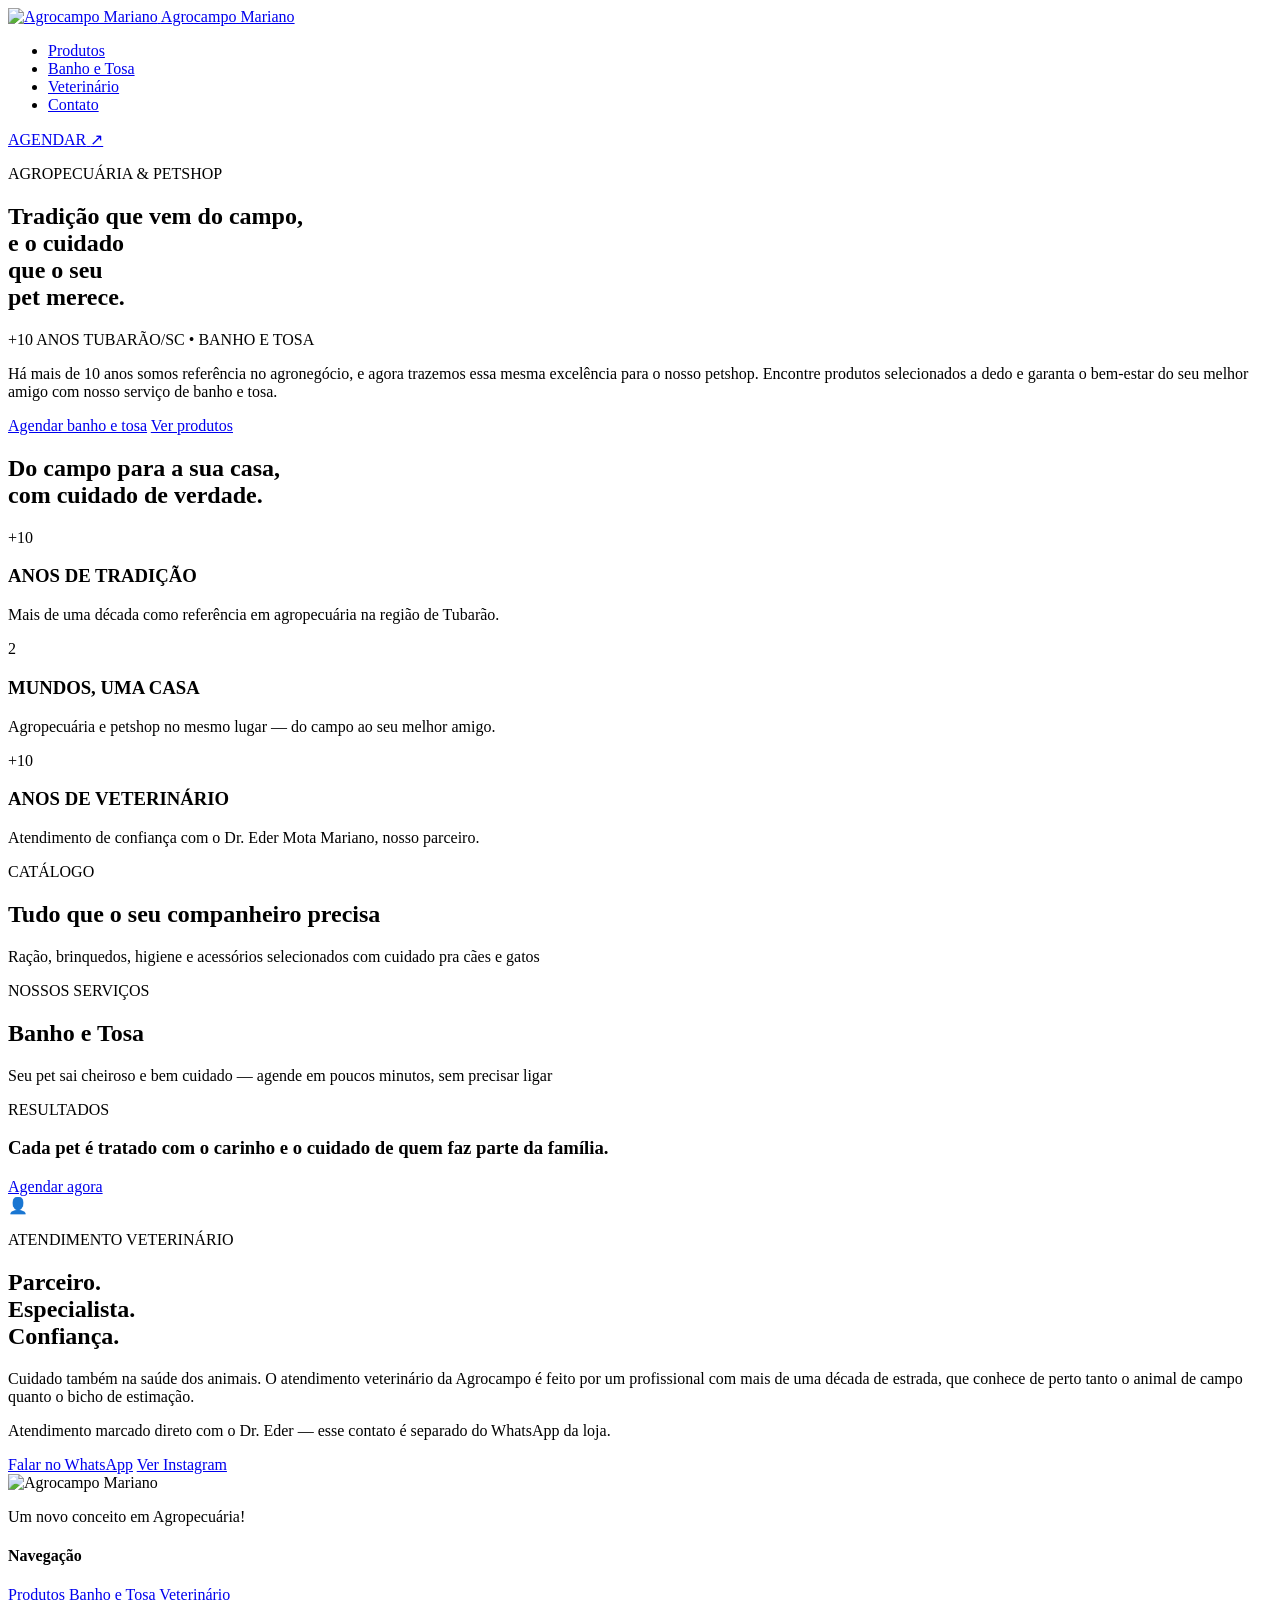
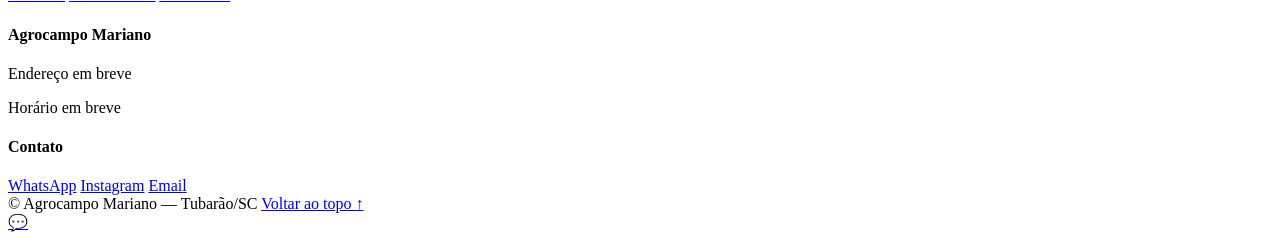
==== index.html @ 797af587 "Add files via upload" ====
<!DOCTYPE html>
<html lang="pt-BR">
<head>
  <meta charset="UTF-8" />
  <meta name="viewport" content="width=device-width, initial-scale=1.0" />
  <title>Agrocampo Mariano — Petshop, Banho e Tosa em Tubarão/SC</title>
  <meta name="description" content="Agrocampo Mariano: mais de 10 anos de agropecuária, também com petshop completo em Tubarão/SC. Produtos selecionados e banho e tosa com agendamento fácil pelo WhatsApp." />
  <link rel="preconnect" href="https://fonts.googleapis.com" />
  <link rel="preconnect" href="https://fonts.gstatic.com" crossorigin />
  <link href="https://fonts.googleapis.com/css2?family=Fraunces:opsz,wght@9..144,400;9..144,600;9..144,700;9..144,900&family=Inter:wght@400;500;600;700&display=swap" rel="stylesheet" />
  <link rel="stylesheet" href="css/style.css" />
  <link rel="stylesheet" href="css/chatbot.css" />
</head>
<body id="topo">

  <!-- ===== NAV FLUTUANTE ===== -->
  <header class="nav-wrap">
    <div class="nav-pill">
      <a href="#topo" class="nav-brand" aria-label="Voltar ao topo">
        <span class="nav-brand__crop">
          <img class="nav-brand__logo" src="assets/logo.png" alt="Agrocampo Mariano" />
        </span>
        <span id="marca-nome" class="sr-only">Agrocampo Mariano</span>
      </a>

      <nav class="nav-links-wrap">
        <ul class="nav-links">
          <li><a href="#produtos">Produtos</a></li>
          <li><a href="#servicos">Banho e Tosa</a></li>
          <li><a href="#veterinario">Veterinário</a></li>
          <li><a href="#contato">Contato</a></li>
        </ul>
      </nav>

      <a href="#" class="nav-cta" data-whatsapp target="_blank" rel="noopener">
        <span>AGENDAR</span>
        <span class="nav-cta__seta" aria-hidden="true">↗</span>
      </a>
    </div>
  </header>

  <!-- ===== HERO CINEMATOGRÁFICO ===== -->
  <section class="hero-cine">
    <div class="hero-cine__fundo"></div>
    <div class="hero-cine__veu"></div>

    <div class="hero-cine__conteudo">
      <p class="eyebrow">AGROPECUÁRIA &amp; PETSHOP</p>

      <h1 id="hero-titulo" class="hero-cine__titulo">
        <span class="destaque-dourado">Tradição</span> que vem do campo,<br />
        e o <span class="destaque-dourado">cuidado</span><br />
        que o seu<br />
        pet merece.
      </h1>

      <div class="hero-cine__selos">
        <span class="selo selo--destaque">+10 ANOS</span>
        <span class="selo">TUBARÃO/SC</span>
        <span class="selo-ponto" aria-hidden="true">•</span>
        <span class="selo">BANHO E TOSA</span>
      </div>

      <p class="hero-cine__lead">
        Há mais de 10 anos somos referência no agronegócio, e agora trazemos essa mesma
        excelência para o nosso petshop. Encontre produtos selecionados a dedo e garanta o
        bem-estar do seu melhor amigo com nosso serviço de banho e tosa.
      </p>

      <div class="hero-cine__acoes">
        <a href="#" class="btn-solido" data-whatsapp target="_blank" rel="noopener">Agendar banho e tosa</a>
        <a href="#produtos" class="btn-vazado">Ver produtos</a>
      </div>
    </div>
  </section>

  <!-- ===== NÚMEROS / TRADIÇÃO ===== -->
  <section class="numeros">
    <div class="container">
      <h2 class="numeros__titulo">
        Do campo para a sua casa,<br />
        com cuidado de verdade.
      </h2>

      <div class="numeros__grid">
        <article class="num-card">
          <div class="num-card__valor" data-contar="10" data-prefixo="+">+10</div>
          <h3 class="num-card__titulo">ANOS DE TRADIÇÃO</h3>
          <p class="num-card__texto">
            Mais de uma década como referência em agropecuária na região de Tubarão.
          </p>
        </article>

        <article class="num-card">
          <div class="num-card__valor" data-contar="2">2</div>
          <h3 class="num-card__titulo">MUNDOS, UMA CASA</h3>
          <p class="num-card__texto">
            Agropecuária e petshop no mesmo lugar — do campo ao seu melhor amigo.
          </p>
        </article>

        <article class="num-card">
          <div class="num-card__valor" data-contar="10" data-prefixo="+">+10</div>
          <h3 class="num-card__titulo">ANOS DE VETERINÁRIO</h3>
          <p class="num-card__texto">
            Atendimento de confiança com o Dr. Eder Mota Mariano, nosso parceiro.
          </p>
        </article>
      </div>
    </div>
  </section>

  <!-- ===== PRODUTOS ===== -->
  <section class="bloco bloco--escuro" id="produtos">
    <div class="container">
      <p class="eyebrow eyebrow--dourado">CATÁLOGO</p>
      <h2 class="bloco__titulo">Tudo que o seu companheiro precisa</h2>
      <p class="bloco__subtitulo">
        Ração, brinquedos, higiene e acessórios selecionados com cuidado pra cães e gatos
      </p>
      <div class="produtos-grid" id="produtos-grid"></div>
    </div>
  </section>

  <!-- ===== BANHO E TOSA ===== -->
  <section class="bloco bloco--creme" id="servicos">
    <div class="container">
      <p class="eyebrow eyebrow--escuro">NOSSOS SERVIÇOS</p>
      <h2 class="bloco__titulo">Banho e Tosa</h2>
      <p class="bloco__subtitulo">
        Seu pet sai cheiroso e bem cuidado — agende em poucos minutos, sem precisar ligar
      </p>
      <div class="servicos-grid" id="servicos-grid"></div>

      <div class="resultados">
        <p class="eyebrow eyebrow--escuro">RESULTADOS</p>
        <h3 class="resultados__titulo">Cada pet é tratado com o carinho e o cuidado de quem faz parte da família.</h3>
        <div class="resultados__rolo" id="resultados-rolo"></div>
      </div>

      <div class="bloco__acao">
        <a href="#" class="btn-solido btn-solido--escuro" data-whatsapp target="_blank" rel="noopener">Agendar agora</a>
      </div>
    </div>
  </section>

  <!-- ===== VETERINÁRIO (SEÇÃO DIVIDIDA) ===== -->
  <section class="dividida" id="veterinario">
    <div class="dividida__escuro">
      <div class="dividida__foto" id="veterinario-foto">👤</div>
    </div>

    <div class="dividida__creme">
      <p class="eyebrow eyebrow--escuro">ATENDIMENTO VETERINÁRIO</p>

      <h2 class="dividida__titulo">
        Parceiro.<br />
        Especialista.<br />
        Confiança.
      </h2>

      <p class="dividida__texto">
        Cuidado também na saúde dos animais. O atendimento veterinário da Agrocampo é feito
        por um profissional com mais de uma década de estrada, que conhece de perto tanto o
        animal de campo quanto o bicho de estimação.
      </p>

      <div class="dividida__pessoa">
        <span class="dividida__nome" id="veterinario-nome"></span>
        <span class="dividida__cargo" id="veterinario-cargo"></span>
        <span class="dividida__exp" id="veterinario-experiencia"></span>
      </div>

      <p class="dividida__aviso">
        Atendimento marcado direto com o Dr. Eder — esse contato é separado do WhatsApp da loja.
      </p>

      <div class="dividida__contatos">
        <a id="veterinario-whatsapp" class="btn-solido btn-solido--escuro" href="#" target="_blank" rel="noopener">Falar no WhatsApp</a>
        <a id="veterinario-instagram" class="btn-vazado btn-vazado--escuro" href="#" target="_blank" rel="noopener">Ver Instagram</a>
      </div>
    </div>
  </section>

  <!-- ===== RODAPÉ ===== -->
  <footer class="rodape" id="contato">
    <div class="rodape__vidro">
    <div class="container rodape__grid">
      <div class="rodape__marca">
        <img class="rodape__logo" src="assets/logo.png" alt="Agrocampo Mariano" />
        <p class="rodape__tagline">Um novo conceito em Agropecuária!</p>
      </div>

      <div class="rodape__col">
        <h4 class="rodape__col-titulo">Navegação</h4>
        <a href="#produtos">Produtos</a>
        <a href="#servicos">Banho e Tosa</a>
        <a href="#veterinario">Veterinário</a>
      </div>

      <div class="rodape__col">
        <h4 class="rodape__col-titulo" id="footer-nome">Agrocampo Mariano</h4>
        <p id="footer-endereco">Endereço em breve</p>
        <p id="footer-horario">Horário em breve</p>
      </div>

      <div class="rodape__col">
        <h4 class="rodape__col-titulo">Contato</h4>
        <a id="footer-whatsapp" href="#" target="_blank" rel="noopener">WhatsApp</a>
        <a id="footer-instagram" href="#" target="_blank" rel="noopener">Instagram</a>
        <a id="footer-email" href="#">Email</a>
      </div>
    </div>

    <div class="container rodape__base">
      <span>© Agrocampo Mariano — Tubarão/SC</span>
      <a href="#topo" class="rodape__topo">Voltar ao topo ↑</a>
    </div>
    </div>
  </footer>

  <a id="whatsapp-flutuante" class="whatsapp-flutuante" href="#" target="_blank" rel="noopener" aria-label="Falar no WhatsApp">
    💬
  </a>

  <script src="js/dados.js"></script>
  <script src="js/store.js"></script>
  <script src="js/main.js"></script>
  <script src="js/chatbot.js"></script>
</body>
</html>
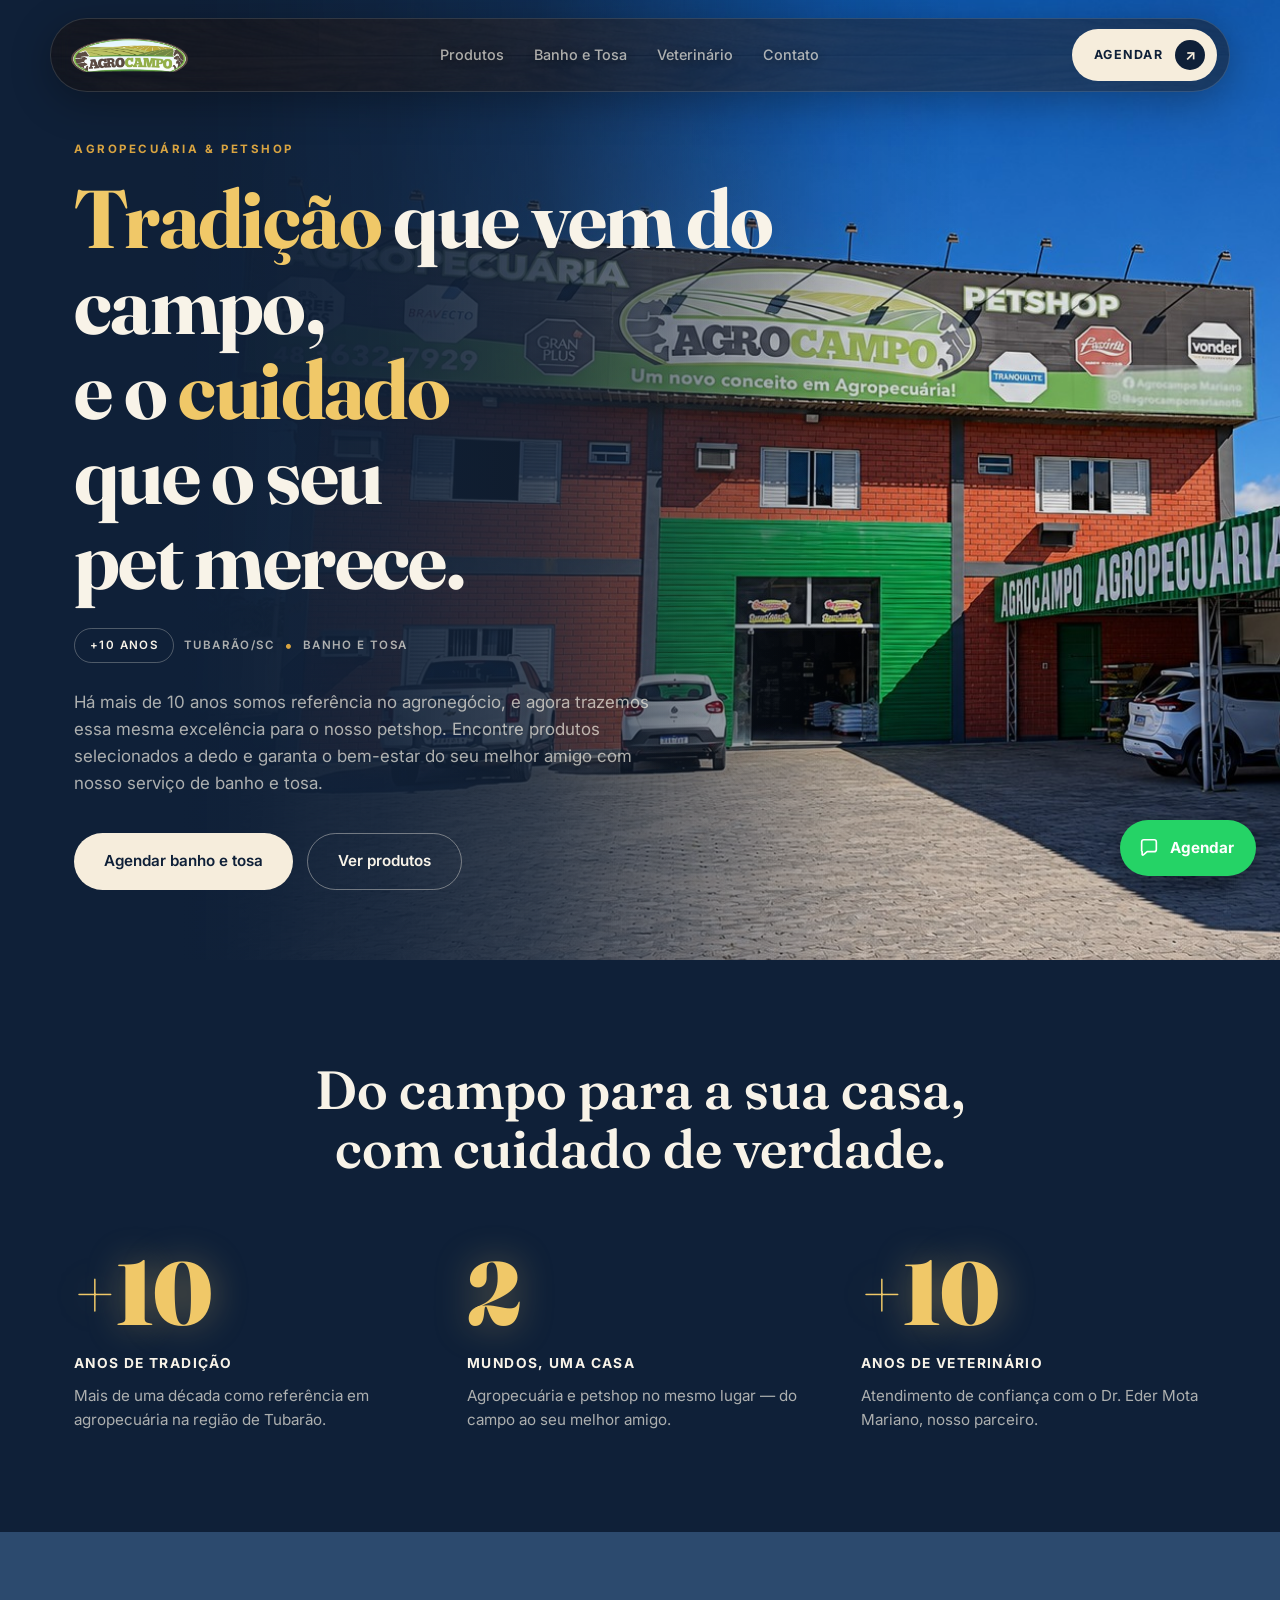
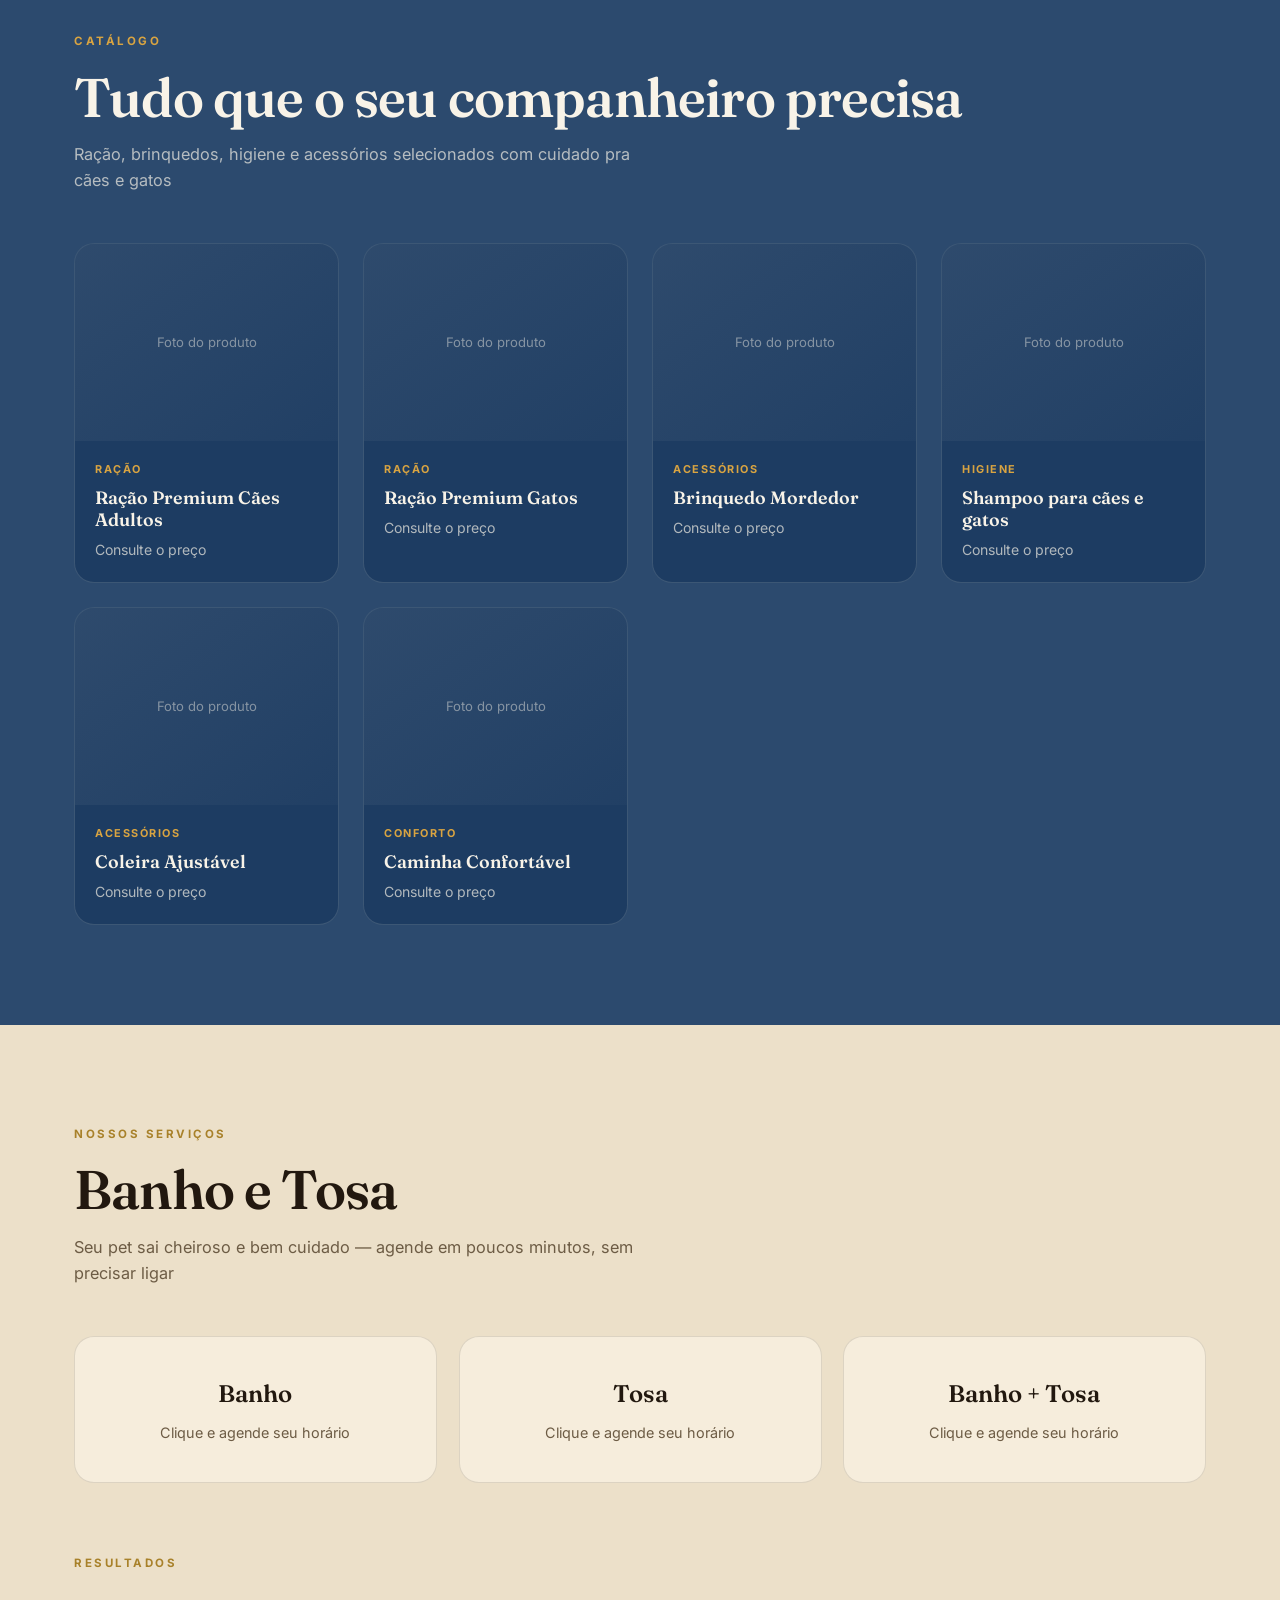
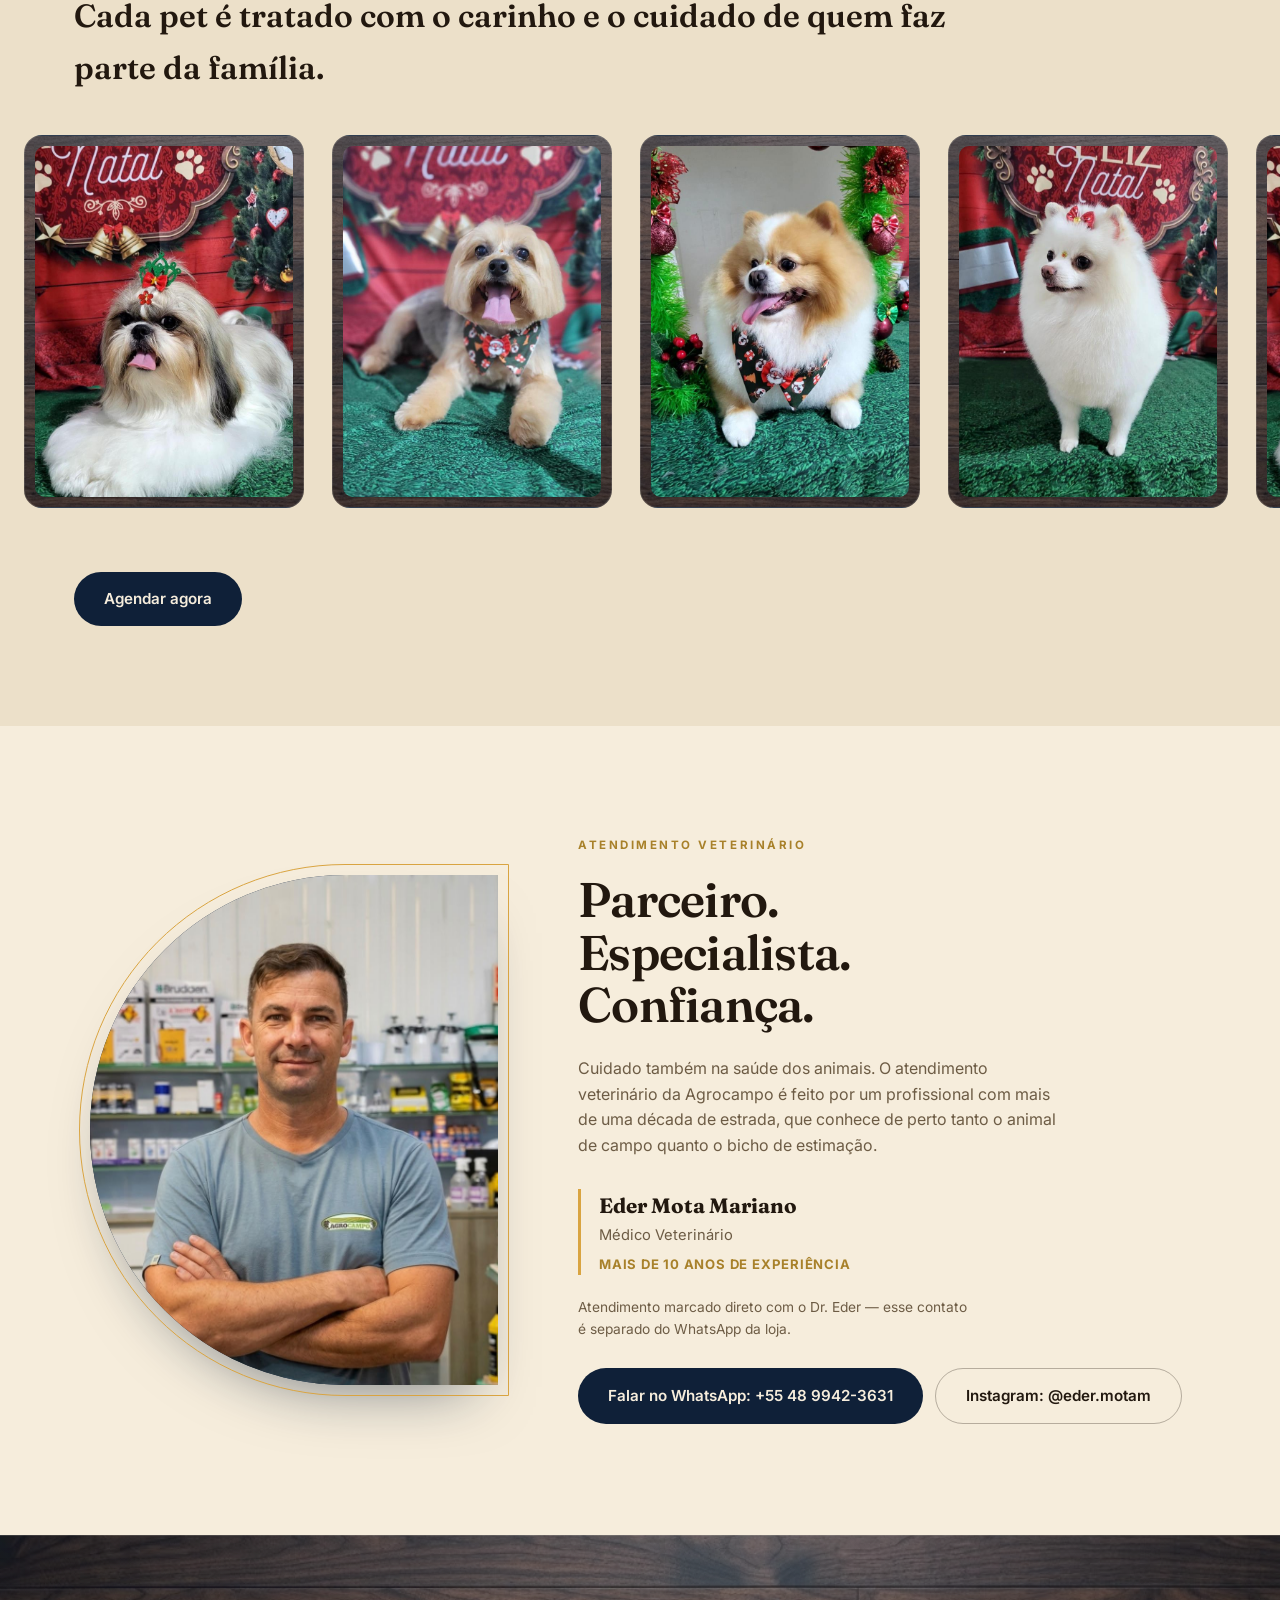
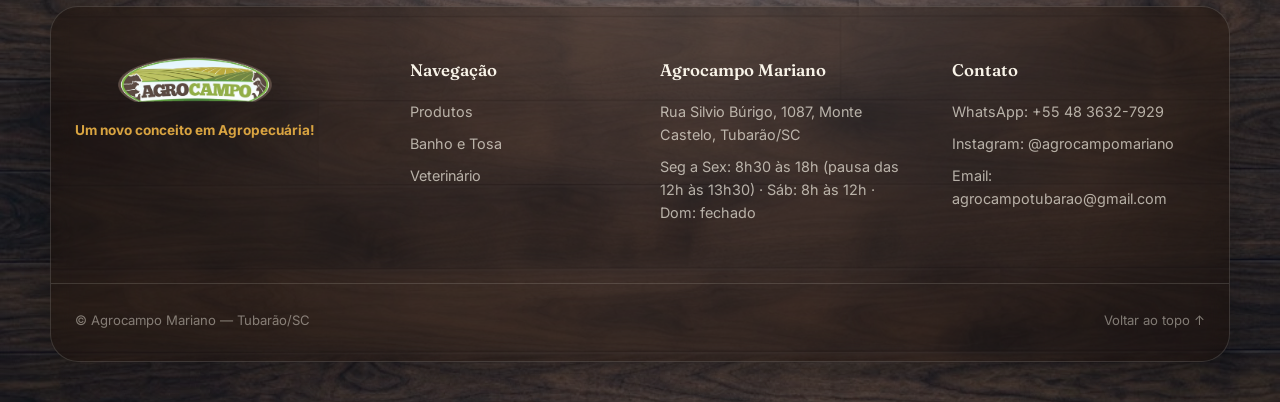
==== commit 2c15d541: "Add files via upload" ====
--- a/index.html
+++ b/index.html
@@ -4,7 +4,52 @@
   <meta charset="UTF-8" />
   <meta name="viewport" content="width=device-width, initial-scale=1.0" />
   <title>Agrocampo Mariano — Petshop, Banho e Tosa em Tubarão/SC</title>
-  <meta name="description" content="Agrocampo Mariano: mais de 10 anos de agropecuária, também com petshop completo em Tubarão/SC. Produtos selecionados e banho e tosa com agendamento fácil pelo WhatsApp." />
+  <meta name="description" content="Petshop e agropecuária em Tubarão/SC: banho e tosa com agendamento pelo WhatsApp, rações, medicamentos, acessórios e veterinário. Agrocampo Mariano, mais de 10 anos de tradição." />
+  <meta name="robots" content="index, follow, max-image-preview:large" />
+  <link rel="canonical" href="https://agrocampomariano.github.io/" />
+  <meta name="theme-color" content="#0f2038" />
+  <link rel="icon" href="assets/logo.png" />
+
+  <!-- Prévia ao compartilhar (WhatsApp, Instagram, Facebook) -->
+  <meta property="og:type" content="website" />
+  <meta property="og:locale" content="pt_BR" />
+  <meta property="og:site_name" content="Agrocampo Mariano" />
+  <meta property="og:title" content="Agrocampo Mariano — Petshop, Banho e Tosa em Tubarão/SC" />
+  <meta property="og:description" content="Banho e tosa com agendamento pelo WhatsApp, rações, medicamentos, acessórios e veterinário em Tubarão/SC." />
+  <meta property="og:url" content="https://agrocampomariano.github.io/" />
+  <meta property="og:image" content="https://agrocampomariano.github.io/assets/fachada.jpg" />
+  <meta property="og:image:alt" content="Fachada da Agrocampo Mariano, agropecuária e petshop em Tubarão/SC" />
+  <meta name="twitter:card" content="summary_large_image" />
+
+  <!-- Dados estruturados: ajuda o Google a entender a loja nas buscas locais -->
+  <script type="application/ld+json">
+  {
+    "@context": "https://schema.org",
+    "@type": ["PetStore", "LocalBusiness"],
+    "name": "Agrocampo Mariano",
+    "description": "Agropecuária e petshop em Tubarão/SC: banho e tosa, rações, medicamentos, acessórios e atendimento veterinário.",
+    "url": "https://agrocampomariano.github.io/",
+    "image": "https://agrocampomariano.github.io/assets/fachada.jpg",
+    "logo": "https://agrocampomariano.github.io/assets/logo.png",
+    "telephone": "+55 48 3632-7929",
+    "email": "agrocampotubarao@gmail.com",
+    "address": {
+      "@type": "PostalAddress",
+      "streetAddress": "Rua Silvio Búrigo, 1087, Monte Castelo",
+      "addressLocality": "Tubarão",
+      "addressRegion": "SC",
+      "addressCountry": "BR"
+    },
+    "openingHoursSpecification": [
+      { "@type": "OpeningHoursSpecification", "dayOfWeek": ["Monday", "Tuesday", "Wednesday", "Thursday", "Friday"], "opens": "08:30", "closes": "12:00" },
+      { "@type": "OpeningHoursSpecification", "dayOfWeek": ["Monday", "Tuesday", "Wednesday", "Thursday", "Friday"], "opens": "13:30", "closes": "18:00" },
+      { "@type": "OpeningHoursSpecification", "dayOfWeek": "Saturday", "opens": "08:00", "closes": "12:00" }
+    ],
+    "sameAs": ["https://www.instagram.com/agrocampomariano/"],
+    "areaServed": "Tubarão, SC",
+    "knowsAbout": ["banho e tosa", "petshop", "ração para cães e gatos", "agropecuária", "veterinário"]
+  }
+  </script>
   <link rel="preconnect" href="https://fonts.googleapis.com" />
   <link rel="preconnect" href="https://fonts.gstatic.com" crossorigin />
   <link href="https://fonts.googleapis.com/css2?family=Fraunces:opsz,wght@9..144,400;9..144,600;9..144,700;9..144,900&family=Inter:wght@400;500;600;700&display=swap" rel="stylesheet" />
--- a/css/style.css
+++ b/css/style.css
@@ -0,0 +1,1080 @@
+/* =========================================================
+   AGROCAMPO MARIANO — sistema visual
+   Paleta: azul-marinho profundo + creme + dourado da logo.
+   Fontes: Fraunces (títulos) + Inter (texto).
+   ========================================================= */
+
+:root {
+  --marinho: #0f2038;
+  --marinho-2: #16304f;
+  --marinho-3: #1d3c62;
+  --creme: #f6eddc;
+  --creme-2: #ece0c9;
+  --dourado: #d9a441;
+  --dourado-claro: #f0c868;
+  --verde: #6b8e3e; /* verde da logo, usado como apoio */
+  --tinta: #22180f; /* texto sobre creme */
+  --papel: #f8f3e8; /* texto sobre marinho */
+  --suave-escuro: rgba(248, 243, 232, 0.68);
+  --suave-claro: #6d5c45;
+  --borda-escura: rgba(248, 243, 232, 0.14);
+  --borda-clara: rgba(34, 24, 15, 0.12);
+
+  --fonte-titulo: "Fraunces", Georgia, serif;
+  --fonte-corpo: "Inter", "Segoe UI", system-ui, sans-serif;
+}
+
+* {
+  box-sizing: border-box;
+  margin: 0;
+  padding: 0;
+}
+
+html {
+  scroll-behavior: smooth;
+}
+
+body {
+  font-family: var(--fonte-corpo);
+  background: var(--marinho);
+  color: var(--papel);
+  line-height: 1.6;
+  overflow-x: hidden;
+}
+
+img {
+  max-width: 100%;
+  display: block;
+}
+
+a {
+  color: inherit;
+}
+
+.container {
+  max-width: 1180px;
+  margin: 0 auto;
+  padding: 0 24px;
+}
+
+.sr-only {
+  position: absolute;
+  width: 1px;
+  height: 1px;
+  padding: 0;
+  margin: -1px;
+  overflow: hidden;
+  clip: rect(0, 0, 0, 0);
+  white-space: nowrap;
+  border: 0;
+}
+
+/* ===== Elementos de texto recorrentes ===== */
+
+.eyebrow {
+  font-size: 0.72rem;
+  font-weight: 700;
+  letter-spacing: 0.22em;
+  text-transform: uppercase;
+  color: var(--dourado);
+  margin-bottom: 18px;
+}
+
+.eyebrow--dourado {
+  color: var(--dourado);
+}
+
+.eyebrow--escuro {
+  color: #a8812a;
+}
+
+/* ===== Botões ===== */
+
+.btn-solido,
+.btn-vazado {
+  display: inline-flex;
+  align-items: center;
+  justify-content: center;
+  gap: 10px;
+  padding: 15px 30px;
+  border: none;
+  border-radius: 999px;
+  font-family: var(--fonte-corpo);
+  font-size: 0.95rem;
+  font-weight: 600;
+  text-decoration: none;
+  cursor: pointer;
+  transition: transform 0.15s ease, background 0.15s ease, color 0.15s ease;
+}
+
+.btn-solido {
+  background: var(--creme);
+  color: var(--marinho);
+}
+
+.btn-solido:hover {
+  background: #fff;
+  transform: translateY(-2px);
+}
+
+.btn-solido--escuro {
+  background: var(--marinho);
+  color: var(--creme);
+}
+
+.btn-solido--escuro:hover {
+  background: var(--marinho-2);
+}
+
+.btn-solido--bloco {
+  width: 100%;
+  background: var(--dourado);
+  color: var(--marinho);
+  font-size: 1rem;
+  padding: 17px 30px;
+}
+
+.btn-solido--bloco:hover {
+  background: var(--dourado-claro);
+}
+
+.btn-vazado {
+  background: transparent;
+  color: var(--papel);
+  border: 1.5px solid rgba(248, 243, 232, 0.4);
+}
+
+.btn-vazado:hover {
+  border-color: var(--papel);
+  transform: translateY(-2px);
+}
+
+.btn-vazado--escuro {
+  color: var(--tinta);
+  border-color: rgba(34, 24, 15, 0.3);
+}
+
+.btn-vazado--escuro:hover {
+  border-color: var(--tinta);
+  background: rgba(34, 24, 15, 0.05);
+}
+
+/* =========================================================
+   NAV FLUTUANTE
+   ========================================================= */
+
+.nav-wrap {
+  position: fixed;
+  top: 18px;
+  left: 0;
+  right: 0;
+  z-index: 50;
+  padding: 0 24px;
+  display: flex;
+  justify-content: center;
+}
+
+.nav-pill {
+  width: 100%;
+  max-width: 1180px;
+  display: flex;
+  align-items: center;
+  justify-content: space-between;
+  gap: 20px;
+  padding: 10px 12px 10px 20px;
+  border-radius: 999px;
+  /* vidro fosco: fundo 60% transparente + desfoque de 10px */
+  position: relative;
+  isolation: isolate;
+  background: rgba(20, 12, 6, 0.4);
+  border: 1px solid rgba(248, 243, 232, 0.14);
+  backdrop-filter: blur(10px);
+  -webkit-backdrop-filter: blur(10px);
+  box-shadow: 0 10px 40px rgba(0, 0, 0, 0.3);
+}
+
+/* textura de madeira bem sutil (10%) por baixo do vidro */
+.nav-pill::before {
+  content: "";
+  position: absolute;
+  inset: 0;
+  z-index: -1;
+  border-radius: inherit;
+  background: url("../assets/madeira.jpg") center / cover no-repeat;
+  opacity: 0.1;
+  pointer-events: none;
+}
+
+.nav-links a {
+  text-shadow: 0 1px 8px rgba(0, 0, 0, 0.45);
+}
+
+.nav-brand {
+  display: flex;
+  align-items: center;
+  text-decoration: none;
+  flex-shrink: 0;
+}
+
+/* A logo.png já vem recortada rente ao desenho (sem margem transparente). */
+.nav-brand__crop {
+  display: flex;
+  align-items: center;
+  height: 44px;
+}
+
+.nav-brand__logo {
+  height: 34px;
+  width: auto;
+  display: block;
+}
+
+.nav-links-wrap {
+  flex: 1;
+  display: flex;
+  justify-content: center;
+}
+
+.nav-links {
+  display: flex;
+  align-items: center;
+  gap: 30px;
+  list-style: none;
+}
+
+.nav-links a {
+  font-size: 0.9rem;
+  font-weight: 500;
+  color: var(--suave-escuro);
+  text-decoration: none;
+  padding-bottom: 3px;
+  border-bottom: 1.5px solid transparent;
+  transition: color 0.15s ease, border-color 0.15s ease;
+}
+
+.nav-links a:hover {
+  color: var(--papel);
+  border-bottom-color: var(--dourado);
+}
+
+.nav-cta {
+  display: inline-flex;
+  align-items: center;
+  gap: 12px;
+  background: var(--creme); /* igual ao botão "Agendar banho e tosa" do topo */
+  color: var(--marinho);
+  padding: 11px 12px 11px 22px;
+  border-radius: 999px;
+  font-size: 0.78rem;
+  font-weight: 700;
+  letter-spacing: 0.1em;
+  text-decoration: none;
+  flex-shrink: 0;
+  transition: background 0.15s ease;
+}
+
+.nav-cta:hover {
+  background: #fff;
+}
+
+.nav-cta__seta {
+  display: flex;
+  align-items: center;
+  justify-content: center;
+  width: 30px;
+  height: 30px;
+  border-radius: 50%;
+  background: var(--marinho);
+  color: var(--creme);
+  font-size: 0.9rem;
+  letter-spacing: 0;
+}
+
+/* =========================================================
+   HERO
+   ========================================================= */
+
+.hero-cine {
+  position: relative;
+  min-height: 74vh;
+  display: flex;
+  align-items: center;
+  padding: 140px 24px 70px;
+  overflow: hidden;
+  background: var(--marinho); /* preenche os 20% da esquerda, onde a foto não entra */
+}
+
+/* Foto da fachada fica atrás do texto, mas deslocada pra direita: começa em
+   ~12% da largura (a borda some suave no azul) e o véu escurece só o
+   necessário pra leitura do texto. */
+.hero-cine__fundo {
+  position: absolute;
+  top: 0;
+  bottom: 0;
+  right: 0;
+  left: 12%;
+  background-image: url("../assets/fachada-hd.jpg");
+  background-size: cover;
+  background-position: 0% 55%;
+  filter: brightness(0.9); /* foto 10% mais apagada */
+  -webkit-mask-image: linear-gradient(90deg, transparent 0%, #000 14%);
+  mask-image: linear-gradient(90deg, transparent 0%, #000 14%);
+}
+
+.hero-cine__veu {
+  position: absolute;
+  inset: 0;
+  background: linear-gradient(
+      90deg,
+      rgba(15, 32, 56, 1) 0%,
+      rgba(15, 32, 56, 1) 14%,
+      rgba(15, 32, 56, 0.92) 30%,
+      rgba(15, 32, 56, 0.78) 42%,
+      rgba(15, 32, 56, 0.42) 55%,
+      rgba(15, 32, 56, 0.1) 66%,
+      rgba(15, 32, 56, 0) 75%
+    ),
+    radial-gradient(
+      circle at 15% 50%,
+      rgba(217, 164, 65, 0.16) 0%,
+      transparent 55%
+    );
+}
+
+/* No celular o texto ocupa a largura toda: a foto volta pro fundo inteiro,
+   escurecida pelo véu. */
+@media (max-width: 760px) {
+  .hero-cine__fundo {
+    left: 0;
+    background-position: 35% 50%;
+    -webkit-mask-image: none;
+    mask-image: none;
+  }
+
+  .hero-cine__veu {
+    background: linear-gradient(
+      180deg,
+      rgba(15, 32, 56, 0.82) 0%,
+      rgba(15, 32, 56, 0.9) 60%,
+      rgba(15, 32, 56, 0.97) 100%
+    );
+  }
+}
+
+.hero-cine__conteudo {
+  position: relative;
+  z-index: 1;
+  width: 100%;
+  max-width: 1180px;
+  margin: 0;
+  padding-left: clamp(0px, calc((100vw - 1180px) / 2), 200px);
+}
+
+.hero-cine__titulo {
+  font-family: var(--fonte-titulo);
+  font-size: clamp(2.6rem, 6.4vw, 5.4rem);
+  font-weight: 700;
+  line-height: 1.04;
+  letter-spacing: -0.02em;
+  color: var(--papel);
+  max-width: 17ch;
+  margin-bottom: 26px;
+}
+
+.destaque-dourado {
+  color: var(--dourado-claro);
+}
+
+.hero-cine__selos {
+  display: flex;
+  align-items: center;
+  flex-wrap: wrap;
+  gap: 10px;
+  margin-bottom: 26px;
+}
+
+.selo {
+  font-size: 0.72rem;
+  font-weight: 600;
+  letter-spacing: 0.12em;
+  color: var(--suave-escuro);
+}
+
+.selo--destaque {
+  padding: 7px 15px;
+  border: 1px solid rgba(248, 243, 232, 0.28);
+  border-radius: 999px;
+  color: var(--papel);
+}
+
+.selo-ponto {
+  color: var(--dourado);
+}
+
+.hero-cine__lead {
+  font-size: 1.06rem;
+  color: var(--suave-escuro);
+  max-width: 54ch;
+  margin-bottom: 36px;
+}
+
+.hero-cine__acoes {
+  display: flex;
+  flex-wrap: wrap;
+  gap: 14px;
+}
+
+/* =========================================================
+   NÚMEROS
+   ========================================================= */
+
+/* Escada de cores: cada seção um degrau mais clara que a anterior
+   Números (azul escuro) → Produtos (azul mais claro) → Banho e Tosa (bege)
+   → Veterinário (creme, o tom mais claro). */
+.numeros {
+  background: var(--marinho);
+  padding: 100px 0;
+}
+
+.numeros__titulo {
+  font-family: var(--fonte-titulo);
+  font-size: clamp(2rem, 4.2vw, 3.4rem);
+  font-weight: 600;
+  line-height: 1.1;
+  text-align: center;
+  color: var(--papel);
+  margin-bottom: 70px;
+}
+
+.numeros__grid {
+  display: grid;
+  grid-template-columns: repeat(auto-fit, minmax(260px, 1fr));
+  gap: 48px;
+}
+
+.num-card__valor {
+  font-family: var(--fonte-titulo);
+  font-size: clamp(3.6rem, 7vw, 5.6rem);
+  font-weight: 900;
+  line-height: 1;
+  color: var(--dourado-claro);
+  text-shadow: 0 0 36px rgba(240, 200, 104, 0.35);
+  margin-bottom: 14px;
+  font-variant-numeric: tabular-nums; /* número não "pula" de largura na contagem */
+}
+
+.num-card__titulo {
+  font-size: 0.86rem;
+  font-weight: 700;
+  letter-spacing: 0.1em;
+  color: var(--papel);
+  margin-bottom: 10px;
+}
+
+.num-card__texto {
+  font-size: 0.95rem;
+  color: var(--suave-escuro);
+  max-width: 34ch;
+}
+
+/* =========================================================
+   BLOCOS DE SEÇÃO
+   ========================================================= */
+
+.bloco {
+  padding: 100px 0;
+}
+
+.bloco--escuro {
+  background: var(--marinho-2);
+}
+
+/* Produtos: azul um degrau mais claro que os Números */
+#produtos {
+  background: #2c4a6e;
+}
+
+/* Banho e Tosa: bege, um degrau antes do creme do Veterinário */
+.bloco--creme {
+  background: var(--creme-2);
+  color: var(--tinta);
+}
+
+.bloco__titulo {
+  font-family: var(--fonte-titulo);
+  font-size: clamp(2rem, 4.4vw, 3.4rem);
+  font-weight: 600;
+  line-height: 1.08;
+  letter-spacing: -0.015em;
+  margin-bottom: 14px;
+}
+
+.bloco--escuro .bloco__titulo {
+  color: var(--papel);
+}
+
+.bloco--creme .bloco__titulo {
+  color: var(--tinta);
+}
+
+.bloco__subtitulo {
+  font-size: 1.02rem;
+  max-width: 56ch;
+  margin-bottom: 50px;
+}
+
+.bloco--escuro .bloco__subtitulo {
+  color: var(--suave-escuro);
+}
+
+.bloco--creme .bloco__subtitulo {
+  color: var(--suave-claro);
+}
+
+.bloco__acao {
+  margin-top: 44px;
+}
+
+/* ===== Cards de produto (gerados pelo main.js) ===== */
+
+.produtos-grid {
+  display: grid;
+  grid-template-columns: repeat(auto-fit, minmax(235px, 1fr));
+  gap: 24px;
+}
+
+.produto-card {
+  position: relative;
+  border-radius: 20px;
+  overflow: hidden;
+  background: var(--marinho-3);
+  border: 1px solid var(--borda-escura);
+  transition: transform 0.2s ease, border-color 0.2s ease;
+}
+
+.produto-card:hover {
+  transform: translateY(-5px);
+  border-color: rgba(217, 164, 65, 0.5);
+}
+
+.produto-card__imagem {
+  width: 100%;
+  aspect-ratio: 4 / 3;
+  display: flex;
+  align-items: center;
+  justify-content: center;
+  background: linear-gradient(145deg, rgba(248, 243, 232, 0.08), rgba(248, 243, 232, 0.02));
+  color: rgba(248, 243, 232, 0.45);
+  font-size: 0.82rem;
+}
+
+.produto-card__corpo {
+  padding: 20px;
+}
+
+.produto-card__categoria {
+  font-size: 0.68rem;
+  font-weight: 700;
+  letter-spacing: 0.14em;
+  text-transform: uppercase;
+  color: var(--dourado);
+  margin-bottom: 8px;
+}
+
+.produto-card__nome {
+  font-family: var(--fonte-titulo);
+  font-size: 1.12rem;
+  font-weight: 600;
+  color: var(--papel);
+  line-height: 1.25;
+  margin-bottom: 8px;
+}
+
+.produto-card__preco {
+  font-size: 0.88rem;
+  color: var(--suave-escuro);
+}
+
+/* ===== Cards de serviço (gerados pelo main.js) ===== */
+
+.servicos-grid {
+  display: grid;
+  grid-template-columns: repeat(auto-fit, minmax(230px, 1fr));
+  gap: 22px;
+}
+
+.servico-card {
+  display: block;
+  color: inherit;
+  text-decoration: none;
+  cursor: pointer;
+  background: var(--creme); /* mais claro que o fundo bege da seção, pra destacar */
+  border: 1px solid var(--borda-clara);
+  border-radius: 20px;
+  padding: 38px 28px;
+  text-align: center;
+  transition: transform 0.2s ease, box-shadow 0.2s ease;
+}
+
+.servico-card:hover {
+  transform: translateY(-5px);
+  box-shadow: 0 16px 40px rgba(34, 24, 15, 0.1);
+}
+
+.servico-card h3 {
+  font-family: var(--fonte-titulo);
+  font-size: 1.5rem;
+  font-weight: 600;
+  color: var(--tinta);
+  margin-bottom: 8px;
+}
+
+.servico-card p {
+  font-size: 0.9rem;
+  color: var(--suave-claro);
+}
+
+/* ===== Rolo de resultados (banho e tosa) ===== */
+
+.resultados {
+  margin-top: 70px;
+}
+
+.resultados__titulo {
+  font-family: var(--fonte-titulo);
+  font-size: clamp(1.4rem, 2.6vw, 2rem);
+  font-weight: 600;
+  color: var(--tinta);
+  max-width: 42ch;
+  margin-bottom: 32px;
+}
+
+.resultados__rolo {
+  display: flex;
+  gap: 28px;
+  overflow-x: auto;
+  padding: 10px 24px 20px;
+  scrollbar-width: none; /* Firefox */
+  -ms-overflow-style: none; /* Edge legado */
+
+  /* full-bleed: escapa do .container (max-width) e vai de ponta a ponta da tela */
+  width: 100vw;
+  position: relative;
+  left: 50%;
+  right: 50%;
+  margin-left: -50vw;
+  margin-right: -50vw;
+}
+
+.resultados__rolo::-webkit-scrollbar {
+  display: none; /* Chrome, Edge, Safari */
+}
+
+.resultado-card {
+  flex: 0 0 280px;
+}
+
+.resultado-card__foto {
+  width: 100%;
+  aspect-ratio: 3 / 4;
+  border-radius: 18px;
+  overflow: hidden;
+  /* moldura amadeirada com o mesmo véu azul 40% do rodapé (madeira a 60%) */
+  background:
+    linear-gradient(rgba(15, 32, 56, 0.4), rgba(15, 32, 56, 0.4)),
+    url("../assets/madeira.jpg") center / cover no-repeat,
+    var(--marinho);
+  border: 1px solid var(--borda-escura);
+  display: flex;
+  align-items: center;
+  justify-content: center;
+  text-align: center;
+  padding: 10px;
+  font-size: 0.8rem;
+  color: rgba(248, 243, 232, 0.45);
+}
+
+.resultado-card__foto img {
+  width: 100%;
+  height: 100%;
+  object-fit: cover;
+  border-radius: 10px;
+}
+
+/* =========================================================
+   SEÇÃO DIVIDIDA — VETERINÁRIO
+   ========================================================= */
+
+.dividida {
+  display: grid;
+  grid-template-columns: 408px 1fr;
+  gap: 80px;
+  align-items: center;
+  background: var(--creme);
+  padding: 110px max(24px, calc((100vw - 1100px) / 2));
+}
+
+/* Retrato emoldurado: tamanho controlado, não domina a seção */
+.dividida__escuro {
+  position: relative;
+  background: var(--marinho);
+  display: flex;
+  align-items: stretch;
+  overflow: hidden;
+  aspect-ratio: 4 / 5;
+  border-radius: 999px 0 0 999px; /* lado esquerdo em meio círculo, direito reto */
+  outline: 1px solid var(--dourado);
+  outline-offset: 10px;
+  box-shadow: 0 30px 60px -28px rgba(15, 32, 56, 0.55);
+}
+
+.dividida__foto {
+  flex: 1;
+  display: flex;
+  align-items: center;
+  justify-content: center;
+  font-size: 4rem;
+  color: rgba(248, 243, 232, 0.3);
+  overflow: hidden;
+}
+
+.dividida__foto img {
+  width: 100%;
+  height: 100%;
+  object-fit: cover;
+}
+
+.dividida__creme {
+  background: var(--creme);
+  color: var(--tinta);
+  padding: 0;
+  display: flex;
+  flex-direction: column;
+  justify-content: center;
+}
+
+.dividida__titulo {
+  font-family: var(--fonte-titulo);
+  font-size: clamp(2.2rem, 3.8vw, 3.5rem);
+  font-weight: 600;
+  line-height: 1.08;
+  letter-spacing: -0.015em;
+  color: var(--tinta);
+  margin-bottom: 26px;
+}
+
+.dividida__texto {
+  font-size: 1rem;
+  color: var(--suave-claro);
+  max-width: 48ch;
+  margin-bottom: 30px;
+}
+
+.dividida__pessoa {
+  display: flex;
+  flex-direction: column;
+  gap: 2px;
+  padding-left: 18px;
+  border-left: 3px solid var(--dourado);
+  margin-bottom: 22px;
+}
+
+.dividida__nome {
+  font-family: var(--fonte-titulo);
+  font-size: 1.3rem;
+  font-weight: 700;
+  color: var(--tinta);
+}
+
+.dividida__cargo {
+  font-size: 0.92rem;
+  color: var(--suave-claro);
+}
+
+.dividida__exp {
+  font-size: 0.82rem;
+  font-weight: 700;
+  letter-spacing: 0.06em;
+  color: #a8812a;
+  text-transform: uppercase;
+  margin-top: 4px;
+}
+
+.dividida__aviso {
+  font-size: 0.86rem;
+  color: var(--suave-claro);
+  max-width: 44ch;
+  margin-bottom: 28px;
+}
+
+.dividida__contatos {
+  display: flex;
+  flex-wrap: wrap;
+  gap: 12px;
+}
+
+/* =========================================================
+   RODAPÉ
+   ========================================================= */
+
+.rodape {
+  /* madeira a 60% sobre o azul-marinho (véu azul de 40% por cima da foto);
+     o conteúdo fica num painel de vidro por cima */
+  background:
+    linear-gradient(rgba(15, 32, 56, 0.4), rgba(15, 32, 56, 0.4)),
+    url("../assets/madeira.jpg") center / cover no-repeat,
+    var(--marinho);
+  border-top: 1px solid var(--borda-escura);
+  padding: 70px 24px 40px;
+}
+
+/* mesmo efeito da barra do topo: fundo 40% + desfoque 10px + madeira 10% */
+.rodape__vidro {
+  position: relative;
+  isolation: isolate;
+  max-width: 1180px;
+  margin: 0 auto;
+  padding: 50px 0 30px;
+  border-radius: 28px;
+  background: rgba(20, 12, 6, 0.4);
+  border: 1px solid rgba(248, 243, 232, 0.14);
+  backdrop-filter: blur(10px);
+  -webkit-backdrop-filter: blur(10px);
+  box-shadow: 0 10px 40px rgba(0, 0, 0, 0.3);
+}
+
+.rodape__vidro::before {
+  content: "";
+  position: absolute;
+  inset: 0;
+  z-index: -1;
+  border-radius: inherit;
+  background: url("../assets/madeira.jpg") center / cover no-repeat;
+  opacity: 0.1;
+  pointer-events: none;
+}
+
+.rodape__grid {
+  display: grid;
+  grid-template-columns: 1.4fr 1fr 1.2fr 1.2fr;
+  gap: 40px;
+  padding-bottom: 50px;
+}
+
+.rodape__marca {
+  display: flex;
+  flex-direction: column;
+  align-items: center;
+  width: fit-content;
+}
+
+.rodape__logo {
+  height: 45px;
+  width: auto;
+  display: block;
+}
+
+.rodape__tagline {
+  font-family: var(--fonte-corpo);
+  font-weight: 700;
+  font-size: 0.85rem;
+  color: var(--dourado);
+  margin-top: 18px;
+}
+
+.rodape__col-titulo {
+  font-family: var(--fonte-titulo);
+  font-size: 1.05rem;
+  font-weight: 600;
+  color: var(--papel);
+  margin-bottom: 16px;
+}
+
+.rodape__col a,
+.rodape__col p {
+  display: block;
+  font-size: 0.9rem;
+  color: var(--suave-escuro);
+  text-decoration: none;
+  margin-bottom: 9px;
+  transition: color 0.15s ease;
+}
+
+.rodape__col a:hover {
+  color: var(--dourado);
+}
+
+.rodape__base {
+  display: flex;
+  align-items: center;
+  justify-content: space-between;
+  flex-wrap: wrap;
+  gap: 12px;
+  padding-top: 26px;
+  border-top: 1px solid var(--borda-escura);
+  font-size: 0.82rem;
+  color: rgba(248, 243, 232, 0.45);
+}
+
+.rodape__topo {
+  text-decoration: none;
+  transition: color 0.15s ease;
+}
+
+.rodape__topo:hover {
+  color: var(--dourado);
+}
+
+/* ===== Botão flutuante do WhatsApp ===== */
+
+.whatsapp-flutuante {
+  position: fixed;
+  bottom: 24px;
+  right: 24px;
+  width: 58px;
+  height: 58px;
+  border-radius: 50%;
+  background: #25d366;
+  color: #fff;
+  display: flex;
+  align-items: center;
+  justify-content: center;
+  font-size: 1.6rem;
+  text-decoration: none;
+  box-shadow: 0 8px 26px rgba(0, 0, 0, 0.35);
+  z-index: 40;
+  transition: transform 0.15s ease;
+}
+
+.whatsapp-flutuante:hover {
+  transform: scale(1.07);
+}
+
+/* =========================================================
+   RESPONSIVO
+   ========================================================= */
+
+@media (max-width: 1000px) {
+  .dividida {
+    grid-template-columns: 1fr;
+    gap: 56px;
+    padding: 80px 32px;
+  }
+
+  .dividida__escuro {
+    width: min(336px, 100%);
+    margin-left: 10px; /* espaço pra moldura dourada não encostar na borda */
+  }
+
+  .rodape__grid {
+    grid-template-columns: 1fr 1fr;
+  }
+}
+
+@media (max-width: 760px) {
+  .nav-links-wrap {
+    display: none;
+  }
+
+  .nav-pill {
+    justify-content: space-between;
+  }
+
+  .hero-cine {
+    min-height: auto;
+    padding: 130px 20px 70px;
+  }
+
+  .bloco,
+  .numeros {
+    padding: 70px 0;
+  }
+
+  .numeros__titulo {
+    margin-bottom: 48px;
+  }
+
+  .numeros__grid {
+    gap: 40px;
+  }
+
+  .dividida {
+    padding: 70px 20px;
+  }
+
+  .rodape__grid {
+    grid-template-columns: 1fr;
+    gap: 34px;
+  }
+
+  .rodape__base {
+    justify-content: flex-start;
+  }
+}
+
+@media (max-width: 420px) {
+  .nav-cta span:first-child {
+    display: none;
+  }
+
+  .nav-cta {
+    padding: 8px;
+  }
+}
+
+/* ===== ANIMAÇÕES DE ENTRADA ===== */
+
+/* Hero: entra em sequência ao carregar a página */
+@keyframes surgir {
+  from { opacity: 0; transform: translateY(24px); }
+  to   { opacity: 1; transform: none; }
+}
+
+@keyframes fundo-respira {
+  from { opacity: 0; transform: scale(1.06); }
+  to   { opacity: 1; transform: scale(1); }
+}
+
+.hero-cine__fundo {
+  animation: fundo-respira 1.6s cubic-bezier(0.22, 1, 0.36, 1) both;
+}
+
+.hero-cine__conteudo > * {
+  animation: surgir 0.9s cubic-bezier(0.22, 1, 0.36, 1) both;
+}
+.hero-cine__conteudo > *:nth-child(1) { animation-delay: 0.15s; }
+.hero-cine__conteudo > *:nth-child(2) { animation-delay: 0.3s; }
+.hero-cine__conteudo > *:nth-child(3) { animation-delay: 0.45s; }
+.hero-cine__conteudo > *:nth-child(4) { animation-delay: 0.6s; }
+.hero-cine__conteudo > *:nth-child(5) { animation-delay: 0.75s; }
+
+/* Rolagem: elementos marcados pelo JS surgem ao entrar na tela.
+   Sem JS nada fica escondido, porque a classe só é aplicada pelo script. */
+.revelar {
+  opacity: 0;
+  transform: translateY(28px);
+  transition: opacity 0.8s cubic-bezier(0.22, 1, 0.36, 1),
+              transform 0.8s cubic-bezier(0.22, 1, 0.36, 1);
+  will-change: opacity, transform;
+}
+
+.revelar--suave {
+  transform: none;
+}
+
+.revelar.revelado {
+  opacity: 1;
+  transform: none;
+}
+
+@media (prefers-reduced-motion: reduce) {
+  .hero-cine__fundo,
+  .hero-cine__conteudo > * {
+    animation: none;
+  }
+  .revelar {
+    opacity: 1;
+    transform: none;
+    transition: none;
+  }
+}
--- a/css/chatbot.css
+++ b/css/chatbot.css
@@ -0,0 +1,327 @@
+/* =========================================================
+   CHAT DE AGENDAMENTO — usa as cores do style.css (--marinho, --creme, --dourado)
+   ========================================================= */
+
+.achat {
+  --achat-fundo: var(--creme, #f6eddc);
+  --achat-tinta: var(--tinta, #22180f);
+  --achat-escuro: var(--marinho, #0f2038);
+  --achat-destaque: var(--dourado, #d9a441);
+  --achat-borda: rgba(34, 24, 15, 0.12);
+  font-family: var(--fonte-corpo, "Inter", system-ui, sans-serif);
+}
+
+/* ---------- botão que abre ---------- */
+.achat__lancador {
+  position: fixed;
+  right: 24px;
+  bottom: 24px;
+  z-index: 60;
+  display: inline-flex;
+  align-items: center;
+  gap: 10px;
+  height: 56px;
+  padding: 0 22px 0 18px;
+  border: 0;
+  border-radius: 999px;
+  background: #25d366; /* verde WhatsApp: o cliente já reconhece como "falar com a loja" */
+  color: #fff;
+  font: inherit;
+  font-weight: 700;
+  font-size: 0.95rem;
+  cursor: pointer;
+  box-shadow: 0 10px 28px rgba(0, 0, 0, 0.35);
+  transition: transform 0.15s ease, box-shadow 0.15s ease;
+}
+.achat__lancador:hover {
+  transform: translateY(-2px);
+  box-shadow: 0 14px 32px rgba(0, 0, 0, 0.4);
+}
+.achat__lancador:focus-visible {
+  outline: 3px solid var(--creme, #f6eddc);
+  outline-offset: 3px;
+}
+.achat__lancador svg {
+  width: 22px;
+  height: 22px;
+}
+.achat__aviso {
+  position: absolute;
+  top: -4px;
+  right: -4px;
+  min-width: 20px;
+  height: 20px;
+  padding: 0 6px;
+  border-radius: 999px;
+  background: #c0392b;
+  color: #fff;
+  font-size: 0.72rem;
+  line-height: 20px;
+  text-align: center;
+}
+.achat--aberto .achat__lancador {
+  display: none;
+}
+
+/* ---------- painel ---------- */
+.achat__painel {
+  position: fixed;
+  right: 24px;
+  bottom: 24px;
+  z-index: 61;
+  width: 380px;
+  height: min(620px, calc(100vh - 48px));
+  display: flex;
+  flex-direction: column;
+  background: var(--achat-fundo);
+  color: var(--achat-tinta);
+  border-radius: 18px;
+  overflow: hidden;
+  box-shadow: 0 24px 60px rgba(0, 0, 0, 0.45);
+  animation: achat-entra 0.22s ease-out;
+}
+.achat__painel[hidden] {
+  display: none;
+}
+@keyframes achat-entra {
+  from { opacity: 0; transform: translateY(12px); }
+  to   { opacity: 1; transform: none; }
+}
+
+.achat__topo {
+  display: flex;
+  align-items: center;
+  gap: 10px;
+  padding: 12px 12px 12px 14px;
+  background: var(--achat-escuro);
+  color: var(--papel, #f8f3e8);
+}
+.achat__avatar {
+  width: 38px;
+  height: 38px;
+  border-radius: 50%;
+  object-fit: contain;
+  padding: 4px;
+  background: #fff;
+}
+.achat__topo-texto {
+  display: flex;
+  flex-direction: column;
+  flex: 1;
+  min-width: 0;
+  line-height: 1.25;
+}
+.achat__topo-texto strong {
+  font-size: 0.95rem;
+}
+.achat__topo-texto span {
+  font-size: 0.78rem;
+  opacity: 0.7;
+}
+.achat__recomecar,
+.achat__fechar {
+  border: 0;
+  background: transparent;
+  color: inherit;
+  font: inherit;
+  cursor: pointer;
+  border-radius: 8px;
+}
+.achat__recomecar {
+  font-size: 0.75rem;
+  padding: 6px 8px;
+  opacity: 0.7;
+}
+.achat__recomecar:hover {
+  opacity: 1;
+  background: rgba(255, 255, 255, 0.08);
+}
+.achat__fechar {
+  width: 34px;
+  height: 34px;
+  display: grid;
+  place-items: center;
+}
+.achat__fechar:hover {
+  background: rgba(255, 255, 255, 0.1);
+}
+.achat__fechar svg {
+  width: 18px;
+  height: 18px;
+}
+
+/* ---------- mensagens ---------- */
+.achat__mensagens {
+  flex: 1;
+  overflow-y: auto;
+  padding: 16px 14px 8px;
+  display: flex;
+  flex-direction: column;
+  gap: 8px;
+  overscroll-behavior: contain;
+}
+.achat__msg {
+  max-width: 86%;
+  padding: 10px 13px;
+  border-radius: 14px;
+  font-size: 0.92rem;
+  line-height: 1.45;
+  word-wrap: break-word;
+}
+.achat__msg--bot {
+  align-self: flex-start;
+  background: #fff;
+  border: 1px solid var(--achat-borda);
+  border-bottom-left-radius: 4px;
+}
+.achat__msg--eu {
+  align-self: flex-end;
+  background: var(--achat-escuro);
+  color: var(--papel, #f8f3e8);
+  border-bottom-right-radius: 4px;
+}
+
+.achat__resumo {
+  display: grid;
+  grid-template-columns: auto 1fr;
+  gap: 4px 12px;
+  margin-top: 8px;
+  padding-top: 8px;
+  border-top: 1px solid var(--achat-borda);
+  font-size: 0.86rem;
+}
+.achat__resumo dt {
+  color: var(--suave-claro, #6d5c45);
+}
+.achat__resumo dd {
+  margin: 0;
+  font-weight: 600;
+}
+
+/* ---------- respostas ---------- */
+.achat__entrada {
+  padding: 10px 14px 14px;
+  border-top: 1px solid var(--achat-borda);
+  background: var(--creme-2, #ece0c9);
+}
+.achat__opcoes {
+  display: flex;
+  flex-wrap: wrap;
+  gap: 8px;
+}
+.achat__opcoes--menu {
+  flex-direction: column;
+}
+.achat__opcoes--extras {
+  margin-top: 8px;
+}
+.achat__opcao {
+  padding: 9px 14px;
+  border: 1px solid var(--achat-escuro);
+  border-radius: 999px;
+  background: #fff;
+  color: var(--achat-escuro);
+  font: inherit;
+  font-size: 0.88rem;
+  font-weight: 600;
+  cursor: pointer;
+  text-align: left;
+  transition: background 0.12s ease, color 0.12s ease;
+}
+.achat__opcoes--menu .achat__opcao {
+  border-radius: 12px;
+  padding: 12px 14px;
+}
+.achat__opcao:hover {
+  background: var(--achat-escuro);
+  color: var(--papel, #f8f3e8);
+}
+.achat__opcao--principal {
+  background: var(--achat-escuro);
+  color: var(--papel, #f8f3e8);
+}
+.achat__opcao--principal:hover {
+  background: var(--marinho-3, #1d3c62);
+}
+.achat__opcao--voltar {
+  border-color: transparent;
+  background: transparent;
+  font-weight: 500;
+  color: var(--suave-claro, #6d5c45);
+}
+.achat__opcao--voltar:hover {
+  background: rgba(0, 0, 0, 0.05);
+  color: var(--achat-tinta);
+}
+.achat__opcao:focus-visible,
+.achat__campo:focus-visible,
+.achat__enviar:focus-visible {
+  outline: 2px solid var(--achat-destaque);
+  outline-offset: 2px;
+}
+
+.achat__form {
+  display: flex;
+  gap: 8px;
+}
+.achat__campo {
+  flex: 1;
+  min-width: 0;
+  height: 44px;
+  padding: 0 14px;
+  border: 1px solid var(--achat-borda);
+  border-radius: 12px;
+  background: #fff;
+  color: var(--achat-tinta);
+  font: inherit;
+  font-size: 16px; /* evita zoom automático no iPhone */
+}
+.achat__enviar {
+  width: 44px;
+  height: 44px;
+  flex-shrink: 0;
+  display: grid;
+  place-items: center;
+  border: 0;
+  border-radius: 12px;
+  background: var(--achat-escuro);
+  color: var(--papel, #f8f3e8);
+  cursor: pointer;
+}
+.achat__enviar svg {
+  width: 20px;
+  height: 20px;
+}
+.achat__erro {
+  margin: 6px 2px 0;
+  font-size: 0.8rem;
+  color: #b0361f;
+}
+.achat__erro:empty {
+  display: none;
+}
+
+/* ---------- celular ---------- */
+@media (max-width: 520px) {
+  .achat__lancador {
+    right: 16px;
+    bottom: 16px;
+    height: 54px;
+    padding: 0 18px 0 16px;
+  }
+  .achat__painel {
+    inset: 0;
+    right: 0;
+    bottom: 0;
+    width: 100%;
+    height: 100%;
+    height: 100dvh;
+    border-radius: 0;
+  }
+}
+
+@media (prefers-reduced-motion: reduce) {
+  .achat__painel {
+    animation: none;
+  }
+}
